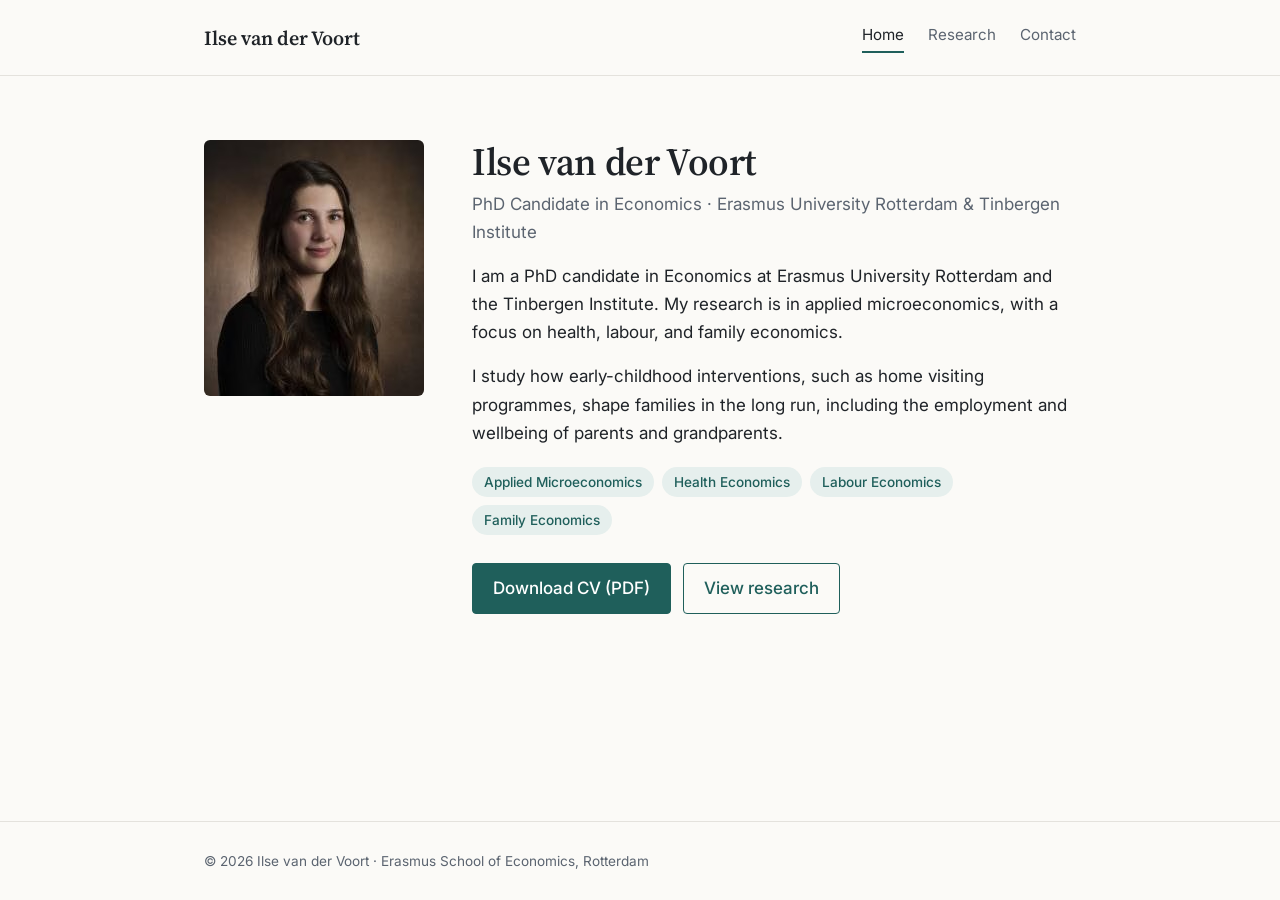
==== index.html @ 4da73253 "Build academic website: home, research and contact pages Adds a static site with shared stylesheet, " ====
<!DOCTYPE html>
<html lang="en">
<head>
  <meta charset="utf-8">
  <meta name="viewport" content="width=device-width, initial-scale=1">
  <title>Ilse van der Voort · Economics PhD Candidate</title>
  <meta name="description" content="Ilse van der Voort, PhD candidate in Economics at Erasmus University Rotterdam and the Tinbergen Institute. Applied microeconomics: health, labour and family economics.">
  <link rel="icon" href="images/ilse.jpg">
  <link rel="preconnect" href="https://fonts.googleapis.com">
  <link rel="preconnect" href="https://fonts.gstatic.com" crossorigin>
  <link href="https://fonts.googleapis.com/css2?family=Source+Serif+4:opsz,wght@8..60,400;8..60,600&family=Inter:wght@400;500;600&display=swap" rel="stylesheet">
  <link rel="stylesheet" href="css/style.css">
</head>
<body>
  <header>
    <div class="wrap">
      <a class="name" href="index.html">Ilse van der Voort</a>
      <nav>
        <a href="index.html" aria-current="page">Home</a>
        <a href="research.html">Research</a>
        <a href="contact.html">Contact</a>
      </nav>
    </div>
  </header>

  <main class="wrap">
    <section class="hero">
      <picture>
        <source srcset="images/ilse.avif" type="image/avif">
        <img src="images/ilse.jpg" alt="Portrait of Ilse van der Voort" width="256" height="256">
      </picture>
      <div>
        <h1>Ilse van der Voort</h1>
        <p class="role">PhD Candidate in Economics · Erasmus University Rotterdam &amp; Tinbergen Institute</p>
        <p>I am a PhD candidate in Economics at Erasmus University Rotterdam and the Tinbergen Institute. My research is in applied microeconomics, with a focus on health, labour, and family economics.</p>
        <p>I study how early-childhood interventions, such as home visiting programmes, shape families in the long run, including the employment and wellbeing of parents and grandparents.</p>
        <ul class="fields">
          <li>Applied Microeconomics</li>
          <li>Health Economics</li>
          <li>Labour Economics</li>
          <li>Family Economics</li>
        </ul>
        <div class="buttons">
          <a class="btn" href="documents/CV_vanderVoort.pdf">Download CV (PDF)</a>
          <a class="btn ghost" href="research.html">View research</a>
        </div>
      </div>
    </section>
  </main>

  <footer>
    <div class="wrap">© 2026 Ilse van der Voort · Erasmus School of Economics, Rotterdam</div>
  </footer>
</body>
</html>
---- css/style.css ----
/* ==========================================================================
   Ilse van der Voort — academic website
   Edit the colours below to change the look of the whole site.
   ========================================================================== */

:root {
  --ink: #1f2328;
  --muted: #5b6470;
  --line: #e4e2dd;
  --bg: #fbfaf7;
  --accent: #1f5f5b;
  --accent-soft: #e6efed;
  --serif: "Source Serif 4", Georgia, "Times New Roman", serif;
  --sans: "Inter", system-ui, -apple-system, "Segoe UI", sans-serif;
}

* { box-sizing: border-box; }

body {
  margin: 0;
  background: var(--bg);
  color: var(--ink);
  font: 17px/1.65 var(--sans);
  display: flex;
  flex-direction: column;
  min-height: 100vh;
}

main { flex: 1; }

a { color: var(--accent); text-underline-offset: 3px; }
a:hover { text-decoration-thickness: 2px; }

img { max-width: 100%; }

.wrap { max-width: 920px; margin: 0 auto; padding: 0 24px; }

/* ---------- Header & navigation ---------- */

header { border-bottom: 1px solid var(--line); }

header .wrap {
  display: flex;
  flex-wrap: wrap;
  gap: 12px 24px;
  align-items: center;
  justify-content: space-between;
  padding-block: 22px;
}

.name {
  font: 600 1.25rem var(--serif);
  color: var(--ink);
  text-decoration: none;
}

nav { display: flex; gap: 24px; font-size: .95rem; }

nav a {
  color: var(--muted);
  text-decoration: none;
  padding-bottom: 4px;
  border-bottom: 2px solid transparent;
}

nav a:hover,
nav a[aria-current="page"] { color: var(--ink); border-color: var(--accent); }

/* ---------- Headings ---------- */

h1 {
  font: 600 2.4rem/1.15 var(--serif);
  margin: 0 0 6px;
  letter-spacing: -.01em;
}

h2 { font: 600 1.6rem/1.3 var(--serif); margin: 0 0 20px; }

h3 { font: 600 1.1rem/1.4 var(--serif); margin: 0 0 4px; }

.page-title { padding-block: 56px 8px; }
.page-title p { color: var(--muted); margin: 0; }

section { padding-block: 40px; }
section + section { border-top: 1px solid var(--line); }

/* ---------- Home page ---------- */

.hero {
  display: grid;
  grid-template-columns: 220px 1fr;
  gap: 48px;
  align-items: start;
  padding-block: 64px 48px;
}

.hero img {
  width: 100%;
  aspect-ratio: 1 / 1;
  object-fit: cover;
  border-radius: 6px;
}

.role { color: var(--muted); margin: 0 0 24px; }
.hero p { margin: 0 0 16px; }

.fields {
  display: flex;
  flex-wrap: wrap;
  gap: 8px;
  margin: 20px 0 28px;
  padding: 0;
  list-style: none;
}

.fields li {
  background: var(--accent-soft);
  color: var(--accent);
  font-size: .85rem;
  font-weight: 500;
  padding: 4px 12px;
  border-radius: 999px;
}

.buttons { display: flex; flex-wrap: wrap; gap: 12px; }

.btn {
  display: inline-block;
  background: var(--accent);
  color: #fff;
  text-decoration: none;
  font-weight: 500;
  padding: 10px 20px;
  border-radius: 4px;
  border: 1px solid var(--accent);
}

.btn:hover { opacity: .9; }
.btn.ghost { background: none; color: var(--accent); }

/* ---------- Research page ---------- */

.paper { padding: 18px 0; border-bottom: 1px solid var(--line); }
.paper:last-child { border-bottom: 0; }
.paper .meta { color: var(--muted); font-size: .92rem; margin: 0; }

.list { margin: 0 0 24px; padding-left: 20px; }
.list li { margin-bottom: 6px; }
.list .when { color: var(--muted); }

h3.sub {
  font: 600 .8rem var(--sans);
  text-transform: uppercase;
  letter-spacing: .08em;
  color: var(--muted);
  margin: 0 0 10px;
}

/* ---------- Contact page ---------- */

.contact-grid {
  display: grid;
  grid-template-columns: repeat(auto-fit, minmax(240px, 1fr));
  gap: 32px;
}

.contact-grid h3 { margin-bottom: 8px; }
.contact-grid p { margin: 0; }
address { font-style: normal; }

/* ---------- Footer ---------- */

footer {
  border-top: 1px solid var(--line);
  color: var(--muted);
  font-size: .85rem;
  padding-block: 28px;
}

/* ---------- Small screens ---------- */

@media (max-width: 680px) {
  .hero { grid-template-columns: 1fr; gap: 28px; padding-block: 36px; }
  .hero img { max-width: 200px; }
  h1 { font-size: 2rem; }
  .page-title { padding-top: 36px; }
}
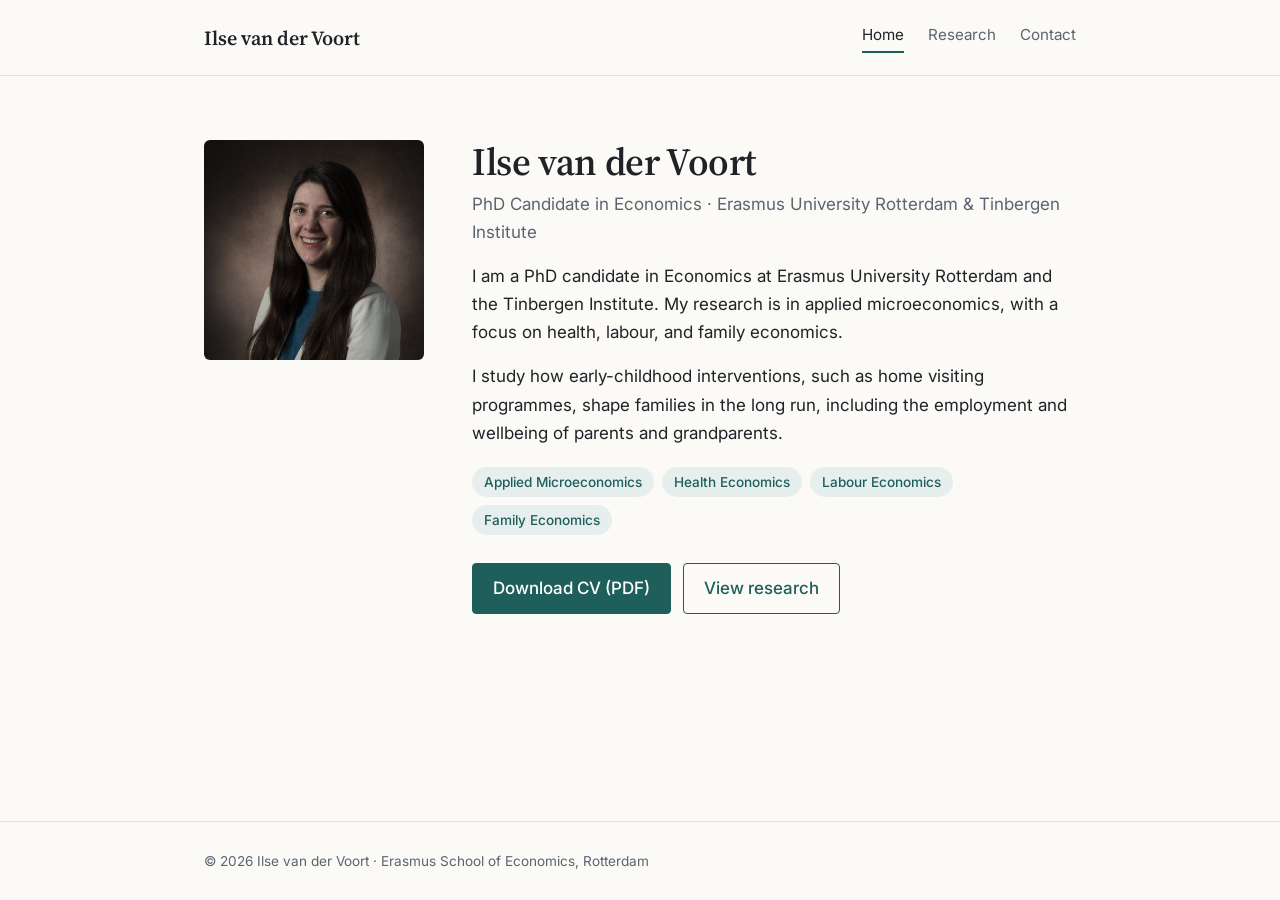
==== commit a83c2b6a: "Use EUR portrait photo on the website Replaces the old 256px photo with an 800px square crop of the " ====
--- a/index.html
+++ b/index.html
@@ -5,7 +5,7 @@
   <meta name="viewport" content="width=device-width, initial-scale=1">
   <title>Ilse van der Voort · Economics PhD Candidate</title>
   <meta name="description" content="Ilse van der Voort, PhD candidate in Economics at Erasmus University Rotterdam and the Tinbergen Institute. Applied microeconomics: health, labour and family economics.">
-  <link rel="icon" href="images/ilse.jpg">
+  <link rel="icon" href="images/ilse-eur.jpg">
   <link rel="preconnect" href="https://fonts.googleapis.com">
   <link rel="preconnect" href="https://fonts.gstatic.com" crossorigin>
   <link href="https://fonts.googleapis.com/css2?family=Source+Serif+4:opsz,wght@8..60,400;8..60,600&family=Inter:wght@400;500;600&display=swap" rel="stylesheet">
@@ -25,10 +25,7 @@
 
   <main class="wrap">
     <section class="hero">
-      <picture>
-        <source srcset="images/ilse.avif" type="image/avif">
-        <img src="images/ilse.jpg" alt="Portrait of Ilse van der Voort" width="256" height="256">
-      </picture>
+      <img src="images/ilse-eur.jpg" alt="Portrait of Ilse van der Voort" width="800" height="800">
       <div>
         <h1>Ilse van der Voort</h1>
         <p class="role">PhD Candidate in Economics · Erasmus University Rotterdam &amp; Tinbergen Institute</p>
--- a/css/style.css
+++ b/css/style.css
@@ -96,6 +96,7 @@
 
 .hero img {
   width: 100%;
+  height: auto;
   aspect-ratio: 1 / 1;
   object-fit: cover;
   border-radius: 6px;
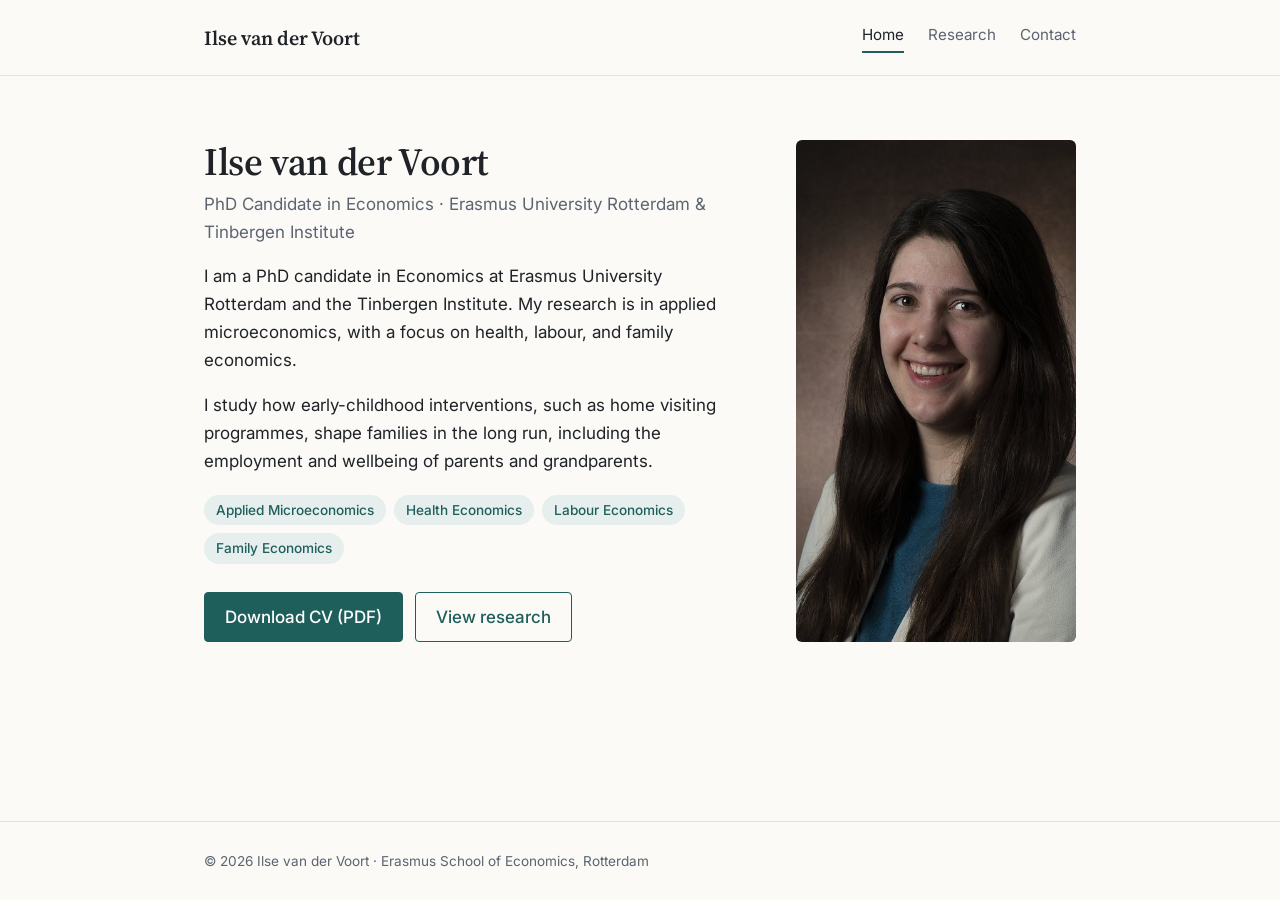
==== commit a2668037: "Match portrait photo height to the intro text Re-crops the EUR photo as a 3:4 portrait and stretches" ====
--- a/index.html
+++ b/index.html
@@ -25,7 +25,7 @@
 
   <main class="wrap">
     <section class="hero">
-      <img src="images/ilse-eur.jpg" alt="Portrait of Ilse van der Voort" width="800" height="800">
+      <img src="images/ilse-eur.jpg" alt="Portrait of Ilse van der Voort" width="600" height="800">
       <div>
         <h1>Ilse van der Voort</h1>
         <p class="role">PhD Candidate in Economics · Erasmus University Rotterdam &amp; Tinbergen Institute</p>
--- a/css/style.css
+++ b/css/style.css
@@ -88,17 +88,23 @@
 
 .hero {
   display: grid;
-  grid-template-columns: 220px 1fr;
+  grid-template-columns: 1fr 280px;
   gap: 48px;
-  align-items: start;
+  align-items: stretch;
   padding-block: 64px 48px;
 }
 
+/* Photo on the right, stretched to exactly the height of the text.
+   "contain: size" stops the photo from setting the height itself,
+   so the text decides and the photo fills it (cropped, not squashed). */
 .hero img {
+  grid-column: 2;
+  grid-row: 1;
   width: 100%;
-  height: auto;
-  aspect-ratio: 1 / 1;
+  height: 100%;
+  contain: size;
   object-fit: cover;
+  object-position: center 30%;
   border-radius: 6px;
 }
 
@@ -182,7 +188,8 @@
 
 @media (max-width: 680px) {
   .hero { grid-template-columns: 1fr; gap: 28px; padding-block: 36px; }
-  .hero img { max-width: 200px; }
+  /* On phones: square photo above the text */
+  .hero img { grid-column: 1; max-width: 200px; height: auto; contain: none; aspect-ratio: 1 / 1; }
   h1 { font-size: 2rem; }
   .page-title { padding-top: 36px; }
 }
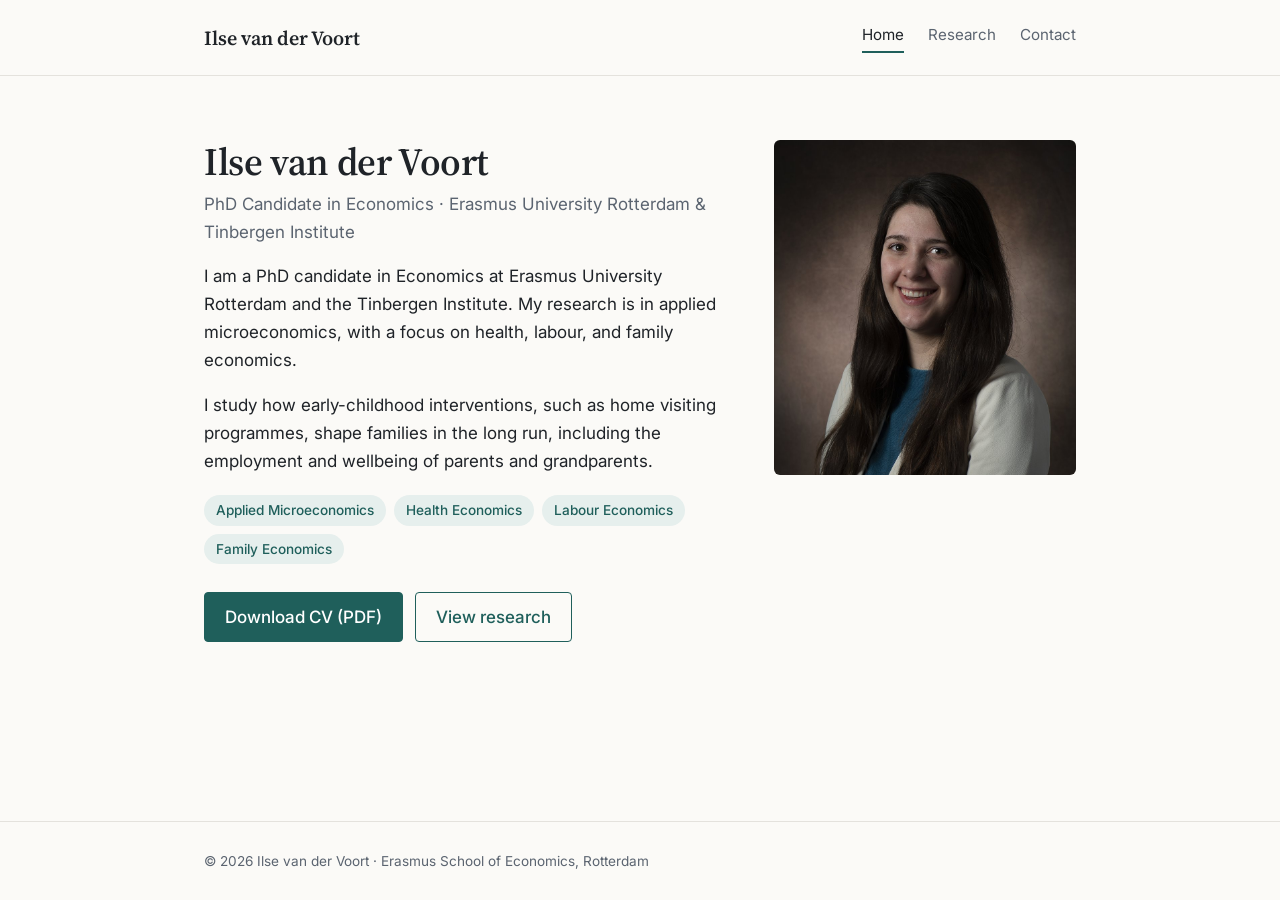
==== commit 2ae43e0c: "Use adjusted EUR photo, aligned with the intro text Photo top lines up with the name and its bottom " ====
--- a/index.html
+++ b/index.html
@@ -25,12 +25,15 @@
 
   <main class="wrap">
     <section class="hero">
-      <img src="images/ilse-eur.jpg" alt="Portrait of Ilse van der Voort" width="600" height="800">
-      <div>
+      <img class="portrait" src="images/ilse-eur.jpg" alt="Portrait of Ilse van der Voort" width="900" height="997">
+      <!-- The photo is sized to match the height of this .intro block (see script below). -->
+      <div class="intro">
         <h1>Ilse van der Voort</h1>
         <p class="role">PhD Candidate in Economics · Erasmus University Rotterdam &amp; Tinbergen Institute</p>
         <p>I am a PhD candidate in Economics at Erasmus University Rotterdam and the Tinbergen Institute. My research is in applied microeconomics, with a focus on health, labour, and family economics.</p>
         <p>I study how early-childhood interventions, such as home visiting programmes, shape families in the long run, including the employment and wellbeing of parents and grandparents.</p>
+      </div>
+      <div class="extra">
         <ul class="fields">
           <li>Applied Microeconomics</li>
           <li>Health Economics</li>
@@ -45,6 +48,33 @@
     </section>
   </main>
 
+  <script>
+    // Make the photo exactly as tall as the intro text (name down to the end of
+    // the second paragraph), keeping its shape. A wider photo makes the text
+    // wrap differently, so repeat a few times until it settles.
+    (function () {
+      var img = document.querySelector('.hero .portrait');
+      var intro = document.querySelector('.hero .intro');
+      var ratio = 900 / 997;
+      var phone = window.matchMedia('(max-width: 680px)');
+
+      function fit() {
+        img.style.width = img.style.height = '';
+        if (phone.matches) return;
+        for (var i = 0; i < 8; i++) {
+          var h = intro.offsetHeight;
+          if (img.style.height === h + 'px') break;
+          img.style.height = h + 'px';
+          img.style.width = Math.round(h * ratio) + 'px';
+        }
+      }
+
+      fit();
+      window.addEventListener('resize', fit);
+      if (document.fonts) document.fonts.ready.then(fit);
+    })();
+  </script>
+
   <footer>
     <div class="wrap">© 2026 Ilse van der Voort · Erasmus School of Economics, Rotterdam</div>
   </footer>
--- a/css/style.css
+++ b/css/style.css
@@ -88,23 +88,28 @@
 
 .hero {
   display: grid;
-  grid-template-columns: 1fr 280px;
-  gap: 48px;
-  align-items: stretch;
+  grid-template-columns: 1fr auto;
+  column-gap: 48px;
+  align-items: start;
   padding-block: 64px 48px;
 }
 
-/* Photo on the right, stretched to exactly the height of the text.
-   "contain: size" stops the photo from setting the height itself,
-   so the text decides and the photo fills it (cropped, not squashed). */
-.hero img {
+/* Text on the left; below it the field tags and buttons. */
+.hero .intro { grid-column: 1; grid-row: 1; }
+.hero .intro p:last-child { margin-bottom: 0; }
+.hero .extra { grid-column: 1; grid-row: 2; }
+
+/* Photo on the right. Its top lines up with the name; a small script in
+   index.html sets its height so the bottom lines up with the end of the
+   intro text. 300px is the fallback if the script doesn't run. */
+.hero .portrait {
   grid-column: 2;
   grid-row: 1;
-  width: 100%;
-  height: 100%;
-  contain: size;
+  display: block;
+  width: 300px;
+  height: auto;
+  aspect-ratio: 900 / 997;
   object-fit: cover;
-  object-position: center 30%;
   border-radius: 6px;
 }
 
@@ -187,9 +192,11 @@
 /* ---------- Small screens ---------- */
 
 @media (max-width: 680px) {
-  .hero { grid-template-columns: 1fr; gap: 28px; padding-block: 36px; }
-  /* On phones: square photo above the text */
-  .hero img { grid-column: 1; max-width: 200px; height: auto; contain: none; aspect-ratio: 1 / 1; }
+  /* On phones: photo above the text, then intro, then tags and buttons */
+  .hero { grid-template-columns: 1fr; padding-block: 36px; }
+  .hero .portrait { grid-column: 1; grid-row: 1; width: 200px; margin-bottom: 28px; }
+  .hero .intro { grid-row: 2; }
+  .hero .extra { grid-row: 3; }
   h1 { font-size: 2rem; }
   .page-title { padding-top: 36px; }
 }
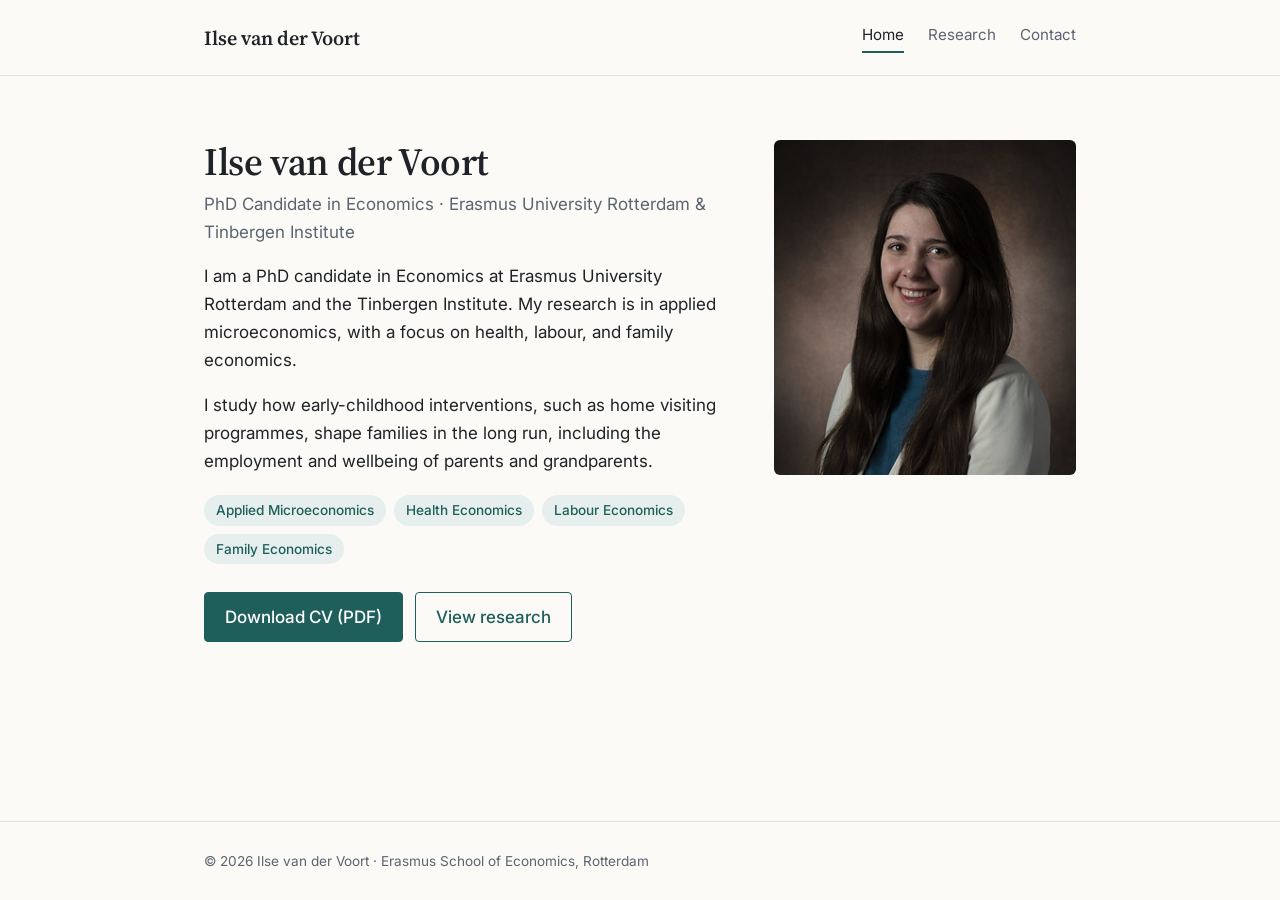
==== commit 2cfd035b: "Serve sharper portrait at exact display sizes Exports the photo at 1x/2x/3x of its on-screen size wi" ====
--- a/index.html
+++ b/index.html
@@ -5,7 +5,7 @@
   <meta name="viewport" content="width=device-width, initial-scale=1">
   <title>Ilse van der Voort · Economics PhD Candidate</title>
   <meta name="description" content="Ilse van der Voort, PhD candidate in Economics at Erasmus University Rotterdam and the Tinbergen Institute. Applied microeconomics: health, labour and family economics.">
-  <link rel="icon" href="images/ilse-eur.jpg">
+  <link rel="icon" href="images/ilse-eur-320.jpg">
   <link rel="preconnect" href="https://fonts.googleapis.com">
   <link rel="preconnect" href="https://fonts.gstatic.com" crossorigin>
   <link href="https://fonts.googleapis.com/css2?family=Source+Serif+4:opsz,wght@8..60,400;8..60,600&family=Inter:wght@400;500;600&display=swap" rel="stylesheet">
@@ -25,7 +25,10 @@
 
   <main class="wrap">
     <section class="hero">
-      <img class="portrait" src="images/ilse-eur.jpg" alt="Portrait of Ilse van der Voort" width="900" height="997">
+      <img class="portrait" src="images/ilse-eur-640.jpg"
+           srcset="images/ilse-eur-320.jpg 320w, images/ilse-eur-640.jpg 640w, images/ilse-eur-960.jpg 960w"
+           sizes="(max-width: 680px) 200px, 310px"
+           alt="Portrait of Ilse van der Voort" width="900" height="997">
       <!-- The photo is sized to match the height of this .intro block (see script below). -->
       <div class="intro">
         <h1>Ilse van der Voort</h1>
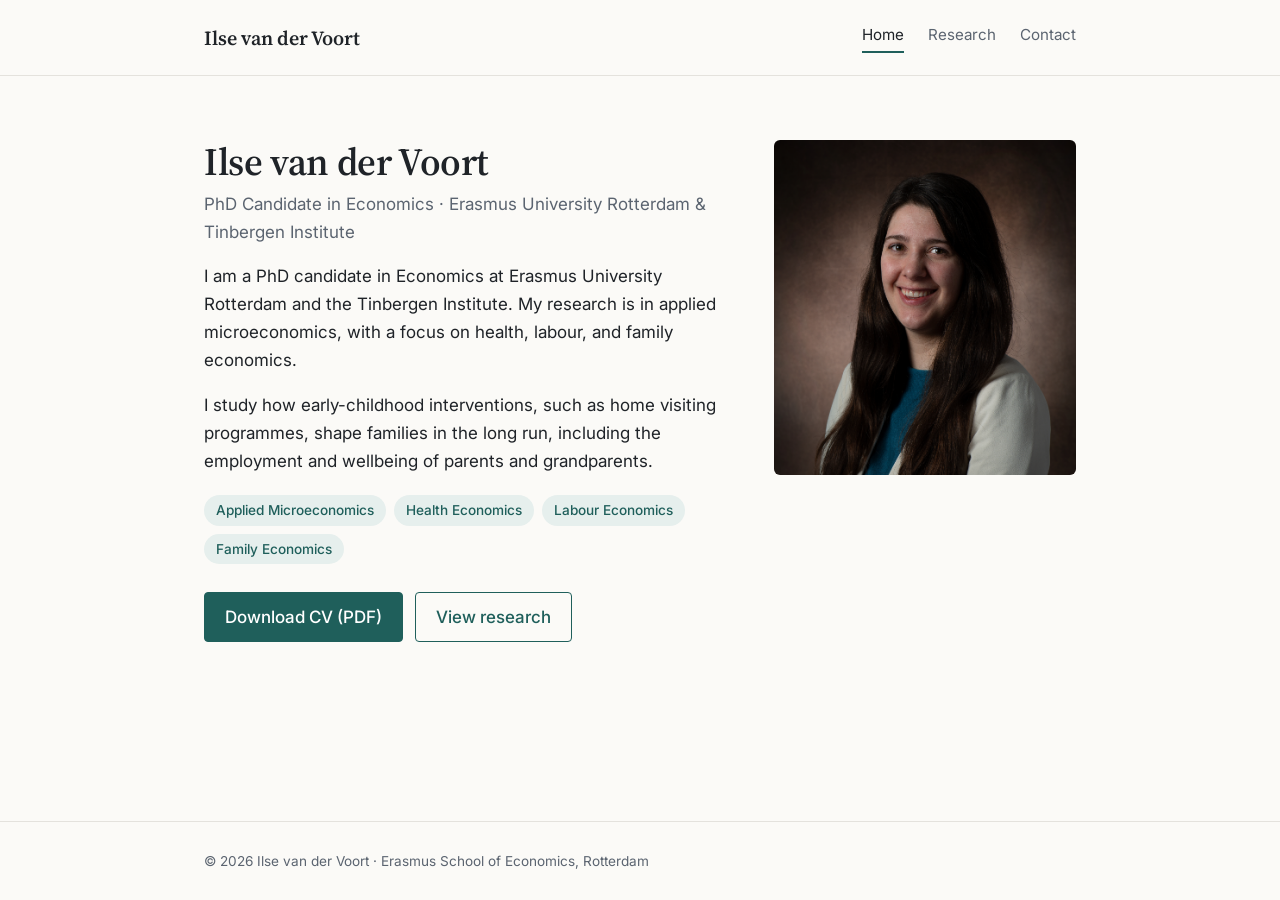
==== commit fc2a9402: "Use the adjusted EUR photo at full resolution with correct colours The adjusted TIFF holds Adobe RGB" ====
--- a/index.html
+++ b/index.html
@@ -5,7 +5,7 @@
   <meta name="viewport" content="width=device-width, initial-scale=1">
   <title>Ilse van der Voort · Economics PhD Candidate</title>
   <meta name="description" content="Ilse van der Voort, PhD candidate in Economics at Erasmus University Rotterdam and the Tinbergen Institute. Applied microeconomics: health, labour and family economics.">
-  <link rel="icon" href="images/ilse-eur-320.jpg">
+  <link rel="icon" href="images/favicon.jpg">
   <link rel="preconnect" href="https://fonts.googleapis.com">
   <link rel="preconnect" href="https://fonts.gstatic.com" crossorigin>
   <link href="https://fonts.googleapis.com/css2?family=Source+Serif+4:opsz,wght@8..60,400;8..60,600&family=Inter:wght@400;500;600&display=swap" rel="stylesheet">
@@ -25,10 +25,7 @@
 
   <main class="wrap">
     <section class="hero">
-      <img class="portrait" src="images/ilse-eur-640.jpg"
-           srcset="images/ilse-eur-320.jpg 320w, images/ilse-eur-640.jpg 640w, images/ilse-eur-960.jpg 960w"
-           sizes="(max-width: 680px) 200px, 310px"
-           alt="Portrait of Ilse van der Voort" width="900" height="997">
+      <img class="portrait" src="images/ilse-eur.jpg" alt="Portrait of Ilse van der Voort" width="2798" height="3101">
       <!-- The photo is sized to match the height of this .intro block (see script below). -->
       <div class="intro">
         <h1>Ilse van der Voort</h1>
@@ -58,7 +55,7 @@
     (function () {
       var img = document.querySelector('.hero .portrait');
       var intro = document.querySelector('.hero .intro');
-      var ratio = 900 / 997;
+      var ratio = 2798 / 3101;
       var phone = window.matchMedia('(max-width: 680px)');
 
       function fit() {
--- a/css/style.css
+++ b/css/style.css
@@ -108,7 +108,7 @@
   display: block;
   width: 300px;
   height: auto;
-  aspect-ratio: 900 / 997;
+  aspect-ratio: 2798 / 3101;
   object-fit: cover;
   border-radius: 6px;
 }
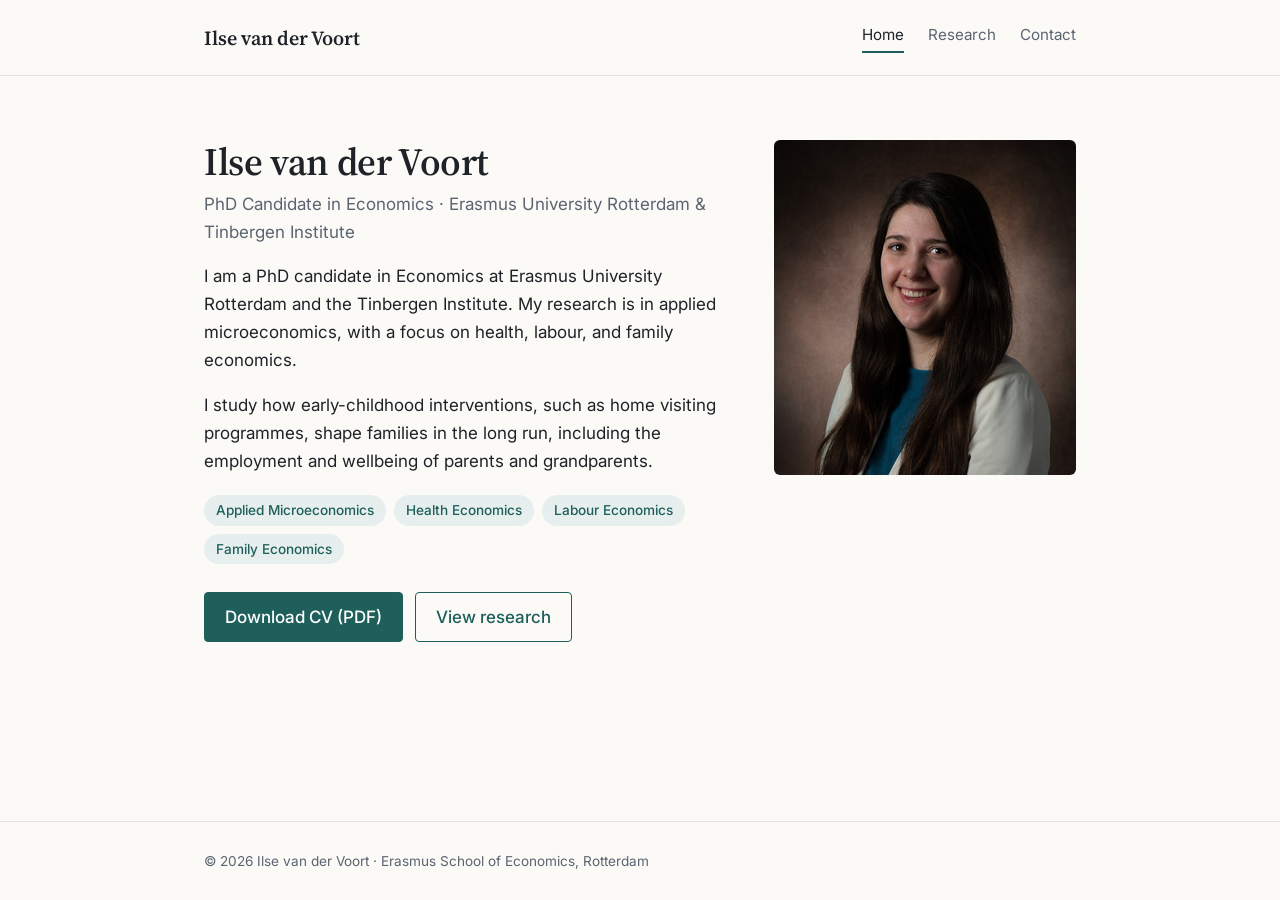
==== commit d0a634ab: "Show portrait at a fixed size with pixel-exact image copies Browsers soften photos when they downsca" ====
--- a/index.html
+++ b/index.html
@@ -25,8 +25,16 @@
 
   <main class="wrap">
     <section class="hero">
-      <img class="portrait" src="images/ilse-eur.jpg" alt="Portrait of Ilse van der Voort" width="2798" height="3101">
-      <!-- The photo is sized to match the height of this .intro block (see script below). -->
+      <!-- Photo copies are made at exactly the size shown on screen (1x, 2x, 3x for
+           sharper screens), so the browser never has to resize them. If you change
+           the photo's size in css/style.css, these files must be re-made to match. -->
+      <picture class="portrait">
+        <source media="(max-width: 680px)"
+                srcset="images/portrait-phone-1x.jpg 1x, images/portrait-phone-2x.jpg 2x, images/portrait-phone-3x.jpg 3x">
+        <img src="images/portrait-desk-1x.jpg"
+             srcset="images/portrait-desk-1x.jpg 1x, images/portrait-desk-2x.jpg 2x, images/portrait-desk-3x.jpg 3x"
+             alt="Portrait of Ilse van der Voort" width="302" height="335">
+      </picture>
       <div class="intro">
         <h1>Ilse van der Voort</h1>
         <p class="role">PhD Candidate in Economics · Erasmus University Rotterdam &amp; Tinbergen Institute</p>
@@ -48,33 +56,6 @@
     </section>
   </main>
 
-  <script>
-    // Make the photo exactly as tall as the intro text (name down to the end of
-    // the second paragraph), keeping its shape. A wider photo makes the text
-    // wrap differently, so repeat a few times until it settles.
-    (function () {
-      var img = document.querySelector('.hero .portrait');
-      var intro = document.querySelector('.hero .intro');
-      var ratio = 2798 / 3101;
-      var phone = window.matchMedia('(max-width: 680px)');
-
-      function fit() {
-        img.style.width = img.style.height = '';
-        if (phone.matches) return;
-        for (var i = 0; i < 8; i++) {
-          var h = intro.offsetHeight;
-          if (img.style.height === h + 'px') break;
-          img.style.height = h + 'px';
-          img.style.width = Math.round(h * ratio) + 'px';
-        }
-      }
-
-      fit();
-      window.addEventListener('resize', fit);
-      if (document.fonts) document.fonts.ready.then(fit);
-    })();
-  </script>
-
   <footer>
     <div class="wrap">© 2026 Ilse van der Voort · Erasmus School of Economics, Rotterdam</div>
   </footer>
--- a/css/style.css
+++ b/css/style.css
@@ -99,17 +99,19 @@
 .hero .intro p:last-child { margin-bottom: 0; }
 .hero .extra { grid-column: 1; grid-row: 2; }
 
-/* Photo on the right. Its top lines up with the name; a small script in
-   index.html sets its height so the bottom lines up with the end of the
-   intro text. 300px is the fallback if the script doesn't run. */
+/* Photo on the right, top level with the name. Shown at a fixed size that
+   matches the image files exactly (see index.html), which keeps it sharp.
+   At this size its bottom lines up with the end of the second paragraph. */
 .hero .portrait {
   grid-column: 2;
   grid-row: 1;
   display: block;
-  width: 300px;
-  height: auto;
-  aspect-ratio: 2798 / 3101;
-  object-fit: cover;
+}
+
+.hero .portrait img {
+  display: block;
+  width: 302px;
+  height: 335px;
   border-radius: 6px;
 }
 
@@ -194,7 +196,8 @@
 @media (max-width: 680px) {
   /* On phones: photo above the text, then intro, then tags and buttons */
   .hero { grid-template-columns: 1fr; padding-block: 36px; }
-  .hero .portrait { grid-column: 1; grid-row: 1; width: 200px; margin-bottom: 28px; }
+  .hero .portrait { grid-column: 1; grid-row: 1; margin-bottom: 28px; }
+  .hero .portrait img { width: 200px; height: 222px; }
   .hero .intro { grid-row: 2; }
   .hero .extra { grid-row: 3; }
   h1 { font-size: 2rem; }
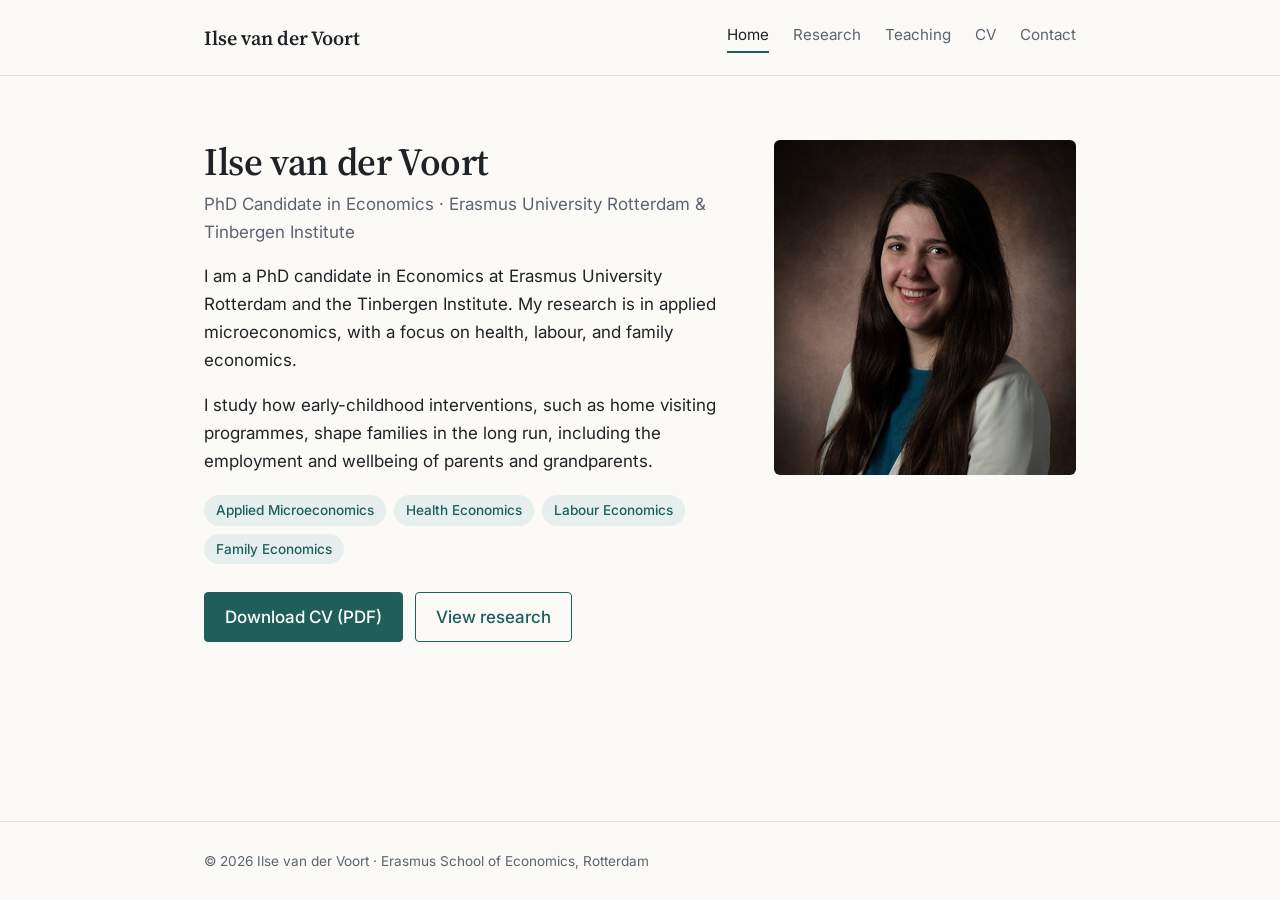
==== commit f6d7a347: "Add Teaching and CV pages Navigation is now Home, Research, Teaching, CV, Contact. The CV page shows" ====
--- a/index.html
+++ b/index.html
@@ -18,6 +18,8 @@
       <nav>
         <a href="index.html" aria-current="page">Home</a>
         <a href="research.html">Research</a>
+        <a href="teaching.html">Teaching</a>
+        <a href="cv.html">CV</a>
         <a href="contact.html">Contact</a>
       </nav>
     </div>
--- a/css/style.css
+++ b/css/style.css
@@ -26,7 +26,7 @@
   min-height: 100vh;
 }
 
-main { flex: 1; }
+main { flex: 1; width: 100%; }
 
 a { color: var(--accent); text-underline-offset: 3px; }
 a:hover { text-decoration-thickness: 2px; }
@@ -54,7 +54,7 @@
   text-decoration: none;
 }
 
-nav { display: flex; gap: 24px; font-size: .95rem; }
+nav { display: flex; flex-wrap: wrap; gap: 6px 24px; font-size: .95rem; }
 
 nav a {
   color: var(--muted);
@@ -201,5 +201,28 @@
   .hero .intro { grid-row: 2; }
   .hero .extra { grid-row: 3; }
   h1 { font-size: 2rem; }
+  nav { gap: 6px 18px; }
   .page-title { padding-top: 36px; }
 }
+
+/* ---------- CV page ---------- */
+
+.cv-title {
+  display: flex;
+  flex-wrap: wrap;
+  gap: 20px 32px;
+  align-items: flex-end;
+  justify-content: space-between;
+}
+
+.cv-viewer {
+  display: block;
+  width: 100%;
+  height: 85vh;
+  min-height: 500px;
+  border: 1px solid var(--line);
+  border-radius: 6px;
+  background: #fff;
+}
+
+.cv-viewer p { padding: 24px; margin: 0; }
